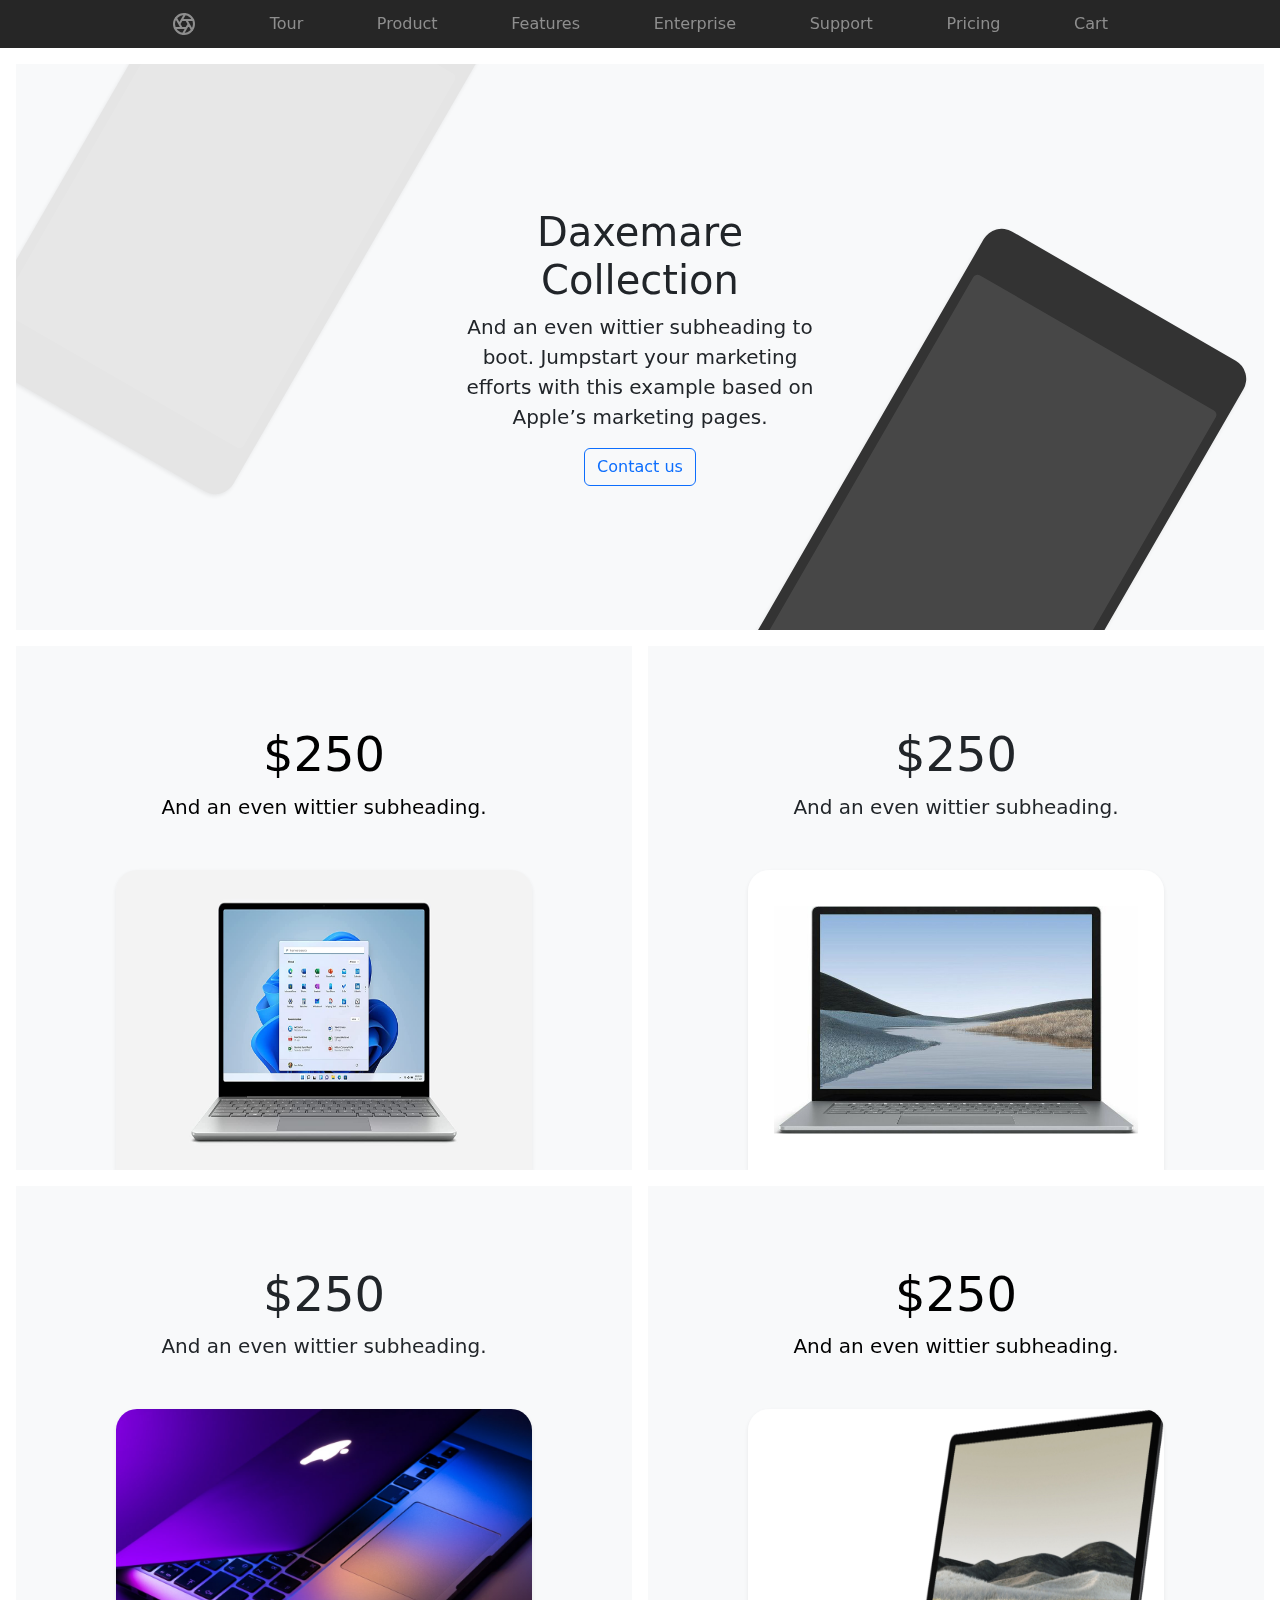
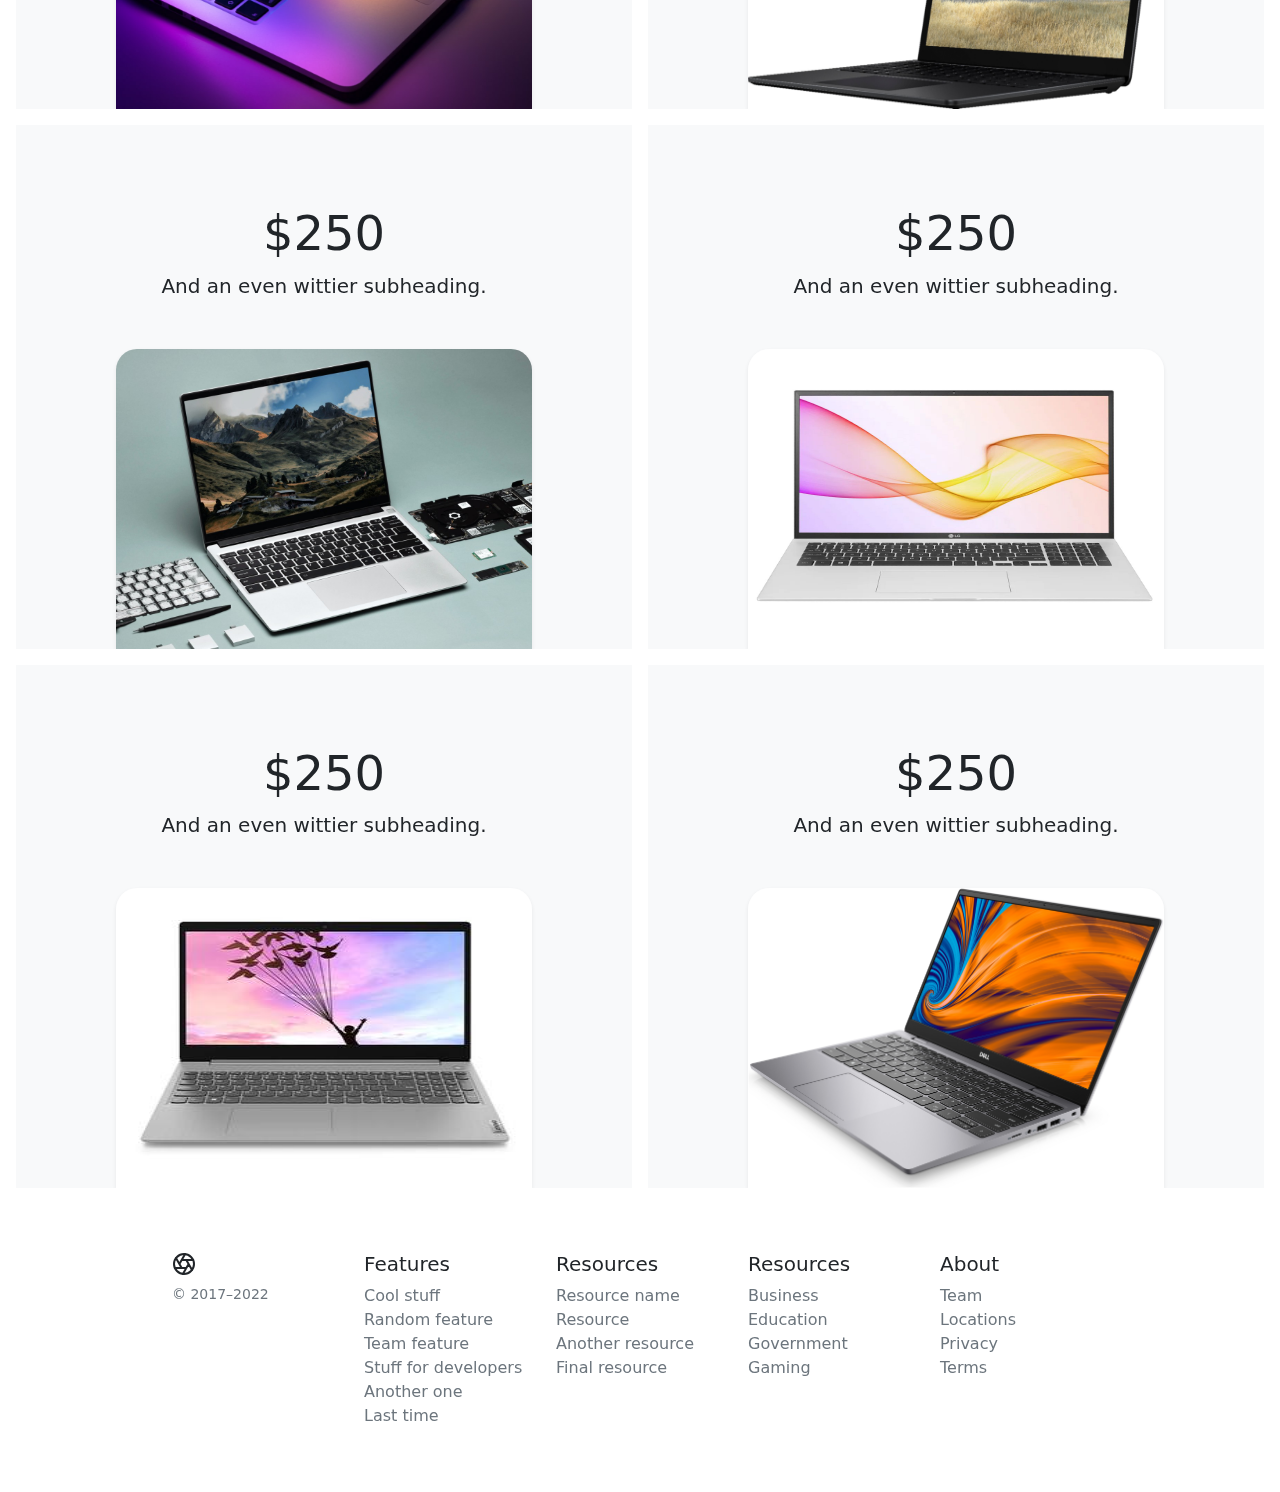
==== index.html @ 67088f28 "first commit" ====
<!DOCTYPE html>
<html lang="en">
  <head>
    <meta charset="utf-8">
    <meta name="viewport" content="width=device-width, initial-scale=1">
    <meta name="description" content="Ecommerce website">
    <meta name="author" content="Daxemare">
    <meta name="generator" content="Hugo 0.101.0">
    <title>Product · List</title>

    <!-- <link rel="canonical" href="https://getbootstrap.com/docs/5.2/examples/product/"> -->


<link href="static/css/bootstrap.min.css" rel="stylesheet">

    <style>
      .bd-placeholder-img {
        font-size: 1.125rem;
        text-anchor: middle;
        -webkit-user-select: none;
        -moz-user-select: none;
        user-select: none;
      }

      @media (min-width: 768px) {
        .bd-placeholder-img-lg {
          font-size: 3.5rem;
        }
      }

    </style>

    
    <!-- Custom styles for this template -->
    <link href="product.css" rel="stylesheet">
  </head>
  <body>
    
<header class="site-header sticky-top py-1">
  <nav class="container d-flex flex-column flex-md-row justify-content-between">
    <a class="py-2" href="index.html" aria-label="Product">
      <svg xmlns="http://www.w3.org/2000/svg" width="24" height="24" fill="none" stroke="currentColor" stroke-linecap="round" stroke-linejoin="round" stroke-width="2" class="d-block mx-auto" role="img" viewBox="0 0 24 24"><title>Product</title><circle cx="12" cy="12" r="10"/><path d="M14.31 8l5.74 9.94M9.69 8h11.48M7.38 12l5.74-9.94M9.69 16L3.95 6.06M14.31 16H2.83m13.79-4l-5.74 9.94"/></svg>
    </a>
    <a class="py-2 d-none d-md-inline-block" href="index.html">Tour</a>
    <a class="py-2 d-none d-md-inline-block" href="index.html">Product</a>
    <a class="py-2 d-none d-md-inline-block" href="index.html">Features</a>
    <a class="py-2 d-none d-md-inline-block" href="index.html">Enterprise</a>
    <a class="py-2 d-none d-md-inline-block" href="index.html">Support</a>
    <a class="py-2 d-none d-md-inline-block" href="index.html">Pricing</a>
    <a class="py-2 d-none d-md-inline-block" href="index.html">Cart</a>
  </nav>
</header>

<main>
  <div class="position-relative overflow-hidden p-3 p-md-5 m-md-3 text-center bg-light">
    <div class="col-md-5 p-lg-5 mx-auto my-5">
      <h1 class="display-6 fw-normal">Daxemare Collection</h1>
      <p class="lead fw-normal">And an even wittier subheading to boot. Jumpstart your marketing efforts with this example based on Apple’s marketing pages.</p>
      <a class="btn btn-outline-primary" href="index.html">Contact us</a>
    </div>
    <div class="product-device shadow-sm d-none d-md-block"></div>
    <div class="product-device product-device-2 shadow-sm d-none d-md-block"></div>
  </div>

  <div class="d-md-flex flex-md-equal w-100 my-md-3 ps-md-3">
    <div class="text-bg-light me-md-3 pt-3 px-3 pt-md-5 px-md-5 text-center overflow-hidden">
      <div class="my-3 py-3">
        <h2 class="display-5">$250</h2>
        <p class="lead">And an even wittier subheading.</p>
      </div>
      <div class="bg-light shadow-sm mx-auto imgframe">
        <a href="detail.html">
          <img src="static/s1.jpg" class="cardimg">
        </a>
      </div>
    </div>

    <div class="bg-light me-md-3 pt-3 px-3 pt-md-5 px-md-5 text-center overflow-hidden">
      <div class="my-3 p-3">
        <h2 class="display-5">$250</h2>
        <p class="lead">And an even wittier subheading.</p>
      </div>
      <div class="bg-light shadow-sm mx-auto imgframe">
        <a href="detail.html">
          <img src="static/s2.jpg" class="cardimg">
        </a>
      </div>
    </div>
  </div>

  <div class="d-md-flex flex-md-equal w-100 my-md-3 ps-md-3">
    <div class="bg-light me-md-3 pt-3 px-3 pt-md-5 px-md-5 text-center overflow-hidden">
      <div class="my-3 p-3">
        <h2 class="display-5">$250</h2>
        <p class="lead">And an even wittier subheading.</p>
      </div>
      <div class="bg-light shadow-sm mx-auto imgframe">
        <a href="detail.html">
          <img src="static/s3.jpg" class="cardimg">
        </a>
      </div>
    </div>

    <div class="text-bg-light me-md-3 pt-3 px-3 pt-md-5 px-md-5 text-center overflow-hidden">
      <div class="my-3 py-3">
        <h2 class="display-5">$250</h2>
        <p class="lead">And an even wittier subheading.</p>
      </div>
      <div class="bg-light shadow-sm mx-auto imgframe">
        <a href="detail.html">
          <img src="static/s4.jpg" class="cardimg">
        </a>
      </div>
    </div>
  </div>

  <div class="d-md-flex flex-md-equal w-100 my-md-3 ps-md-3">
    <div class="bg-light me-md-3 pt-3 px-3 pt-md-5 px-md-5 text-center overflow-hidden">
      <div class="my-3 p-3">
        <h2 class="display-5">$250</h2>
        <p class="lead">And an even wittier subheading.</p>
      </div>
      <div class="bg-light shadow-sm mx-auto imgframe">
        <a href="detail.html">
          <img src="static/s5.jpg" class="cardimg">
        </a>
      </div>
    </div>

    <div class="bg-light me-md-3 pt-3 px-3 pt-md-5 px-md-5 text-center overflow-hidden">
      <div class="my-3 py-3">
        <h2 class="display-5">$250</h2>
        <p class="lead">And an even wittier subheading.</p>
      </div>
      <div class="bg-light shadow-sm mx-auto imgframe">
        <a href="detail.html">
          <img src="static/s6.jpg" class="cardimg">
        </a>
      </div>
    </div>
  </div>

  <div class="d-md-flex flex-md-equal w-100 my-md-3 ps-md-3">
    <div class="bg-light me-md-3 pt-3 px-3 pt-md-5 px-md-5 text-center overflow-hidden">
      <div class="my-3 p-3">
        <h2 class="display-5">$250</h2>
        <p class="lead">And an even wittier subheading.</p>
      </div>
      <div class="bg-light shadow-sm mx-auto imgframe">
        <a href="detail.html">
          <img src="static/s7.jpg" class="cardimg">
        </a>
      </div>
    </div>

    <div class="bg-light me-md-3 pt-3 px-3 pt-md-5 px-md-5 text-center overflow-hidden">
      <div class="my-3 py-3">
        <h2 class="display-5">$250</h2>
        <p class="lead">And an even wittier subheading.</p>
      </div>
      <div class="bg-light shadow-sm mx-auto imgframe">
        <a href="detail.html">
          <img src="static/s8.jpg" class="cardimg">
        </a>
      </div>
    </div>
  </div>
</main>

<footer class="container py-5">
  <div class="row">
    <div class="col-12 col-md">
      <svg xmlns="http://www.w3.org/2000/svg" width="24" height="24" fill="none" stroke="currentColor" stroke-linecap="round" stroke-linejoin="round" stroke-width="2" class="d-block mb-2" role="img" viewBox="0 0 24 24"><title>Product</title><circle cx="12" cy="12" r="10"/><path d="M14.31 8l5.74 9.94M9.69 8h11.48M7.38 12l5.74-9.94M9.69 16L3.95 6.06M14.31 16H2.83m13.79-4l-5.74 9.94"/></svg>
      <small class="d-block mb-3 text-muted">&copy; 2017–2022</small>
    </div>
    <div class="col-6 col-md">
      <h5>Features</h5>
      <ul class="list-unstyled text-small">
        <li><a class="link-secondary" href="#">Cool stuff</a></li>
        <li><a class="link-secondary" href="#">Random feature</a></li>
        <li><a class="link-secondary" href="#">Team feature</a></li>
        <li><a class="link-secondary" href="#">Stuff for developers</a></li>
        <li><a class="link-secondary" href="#">Another one</a></li>
        <li><a class="link-secondary" href="#">Last time</a></li>
      </ul>
    </div>
    <div class="col-6 col-md">
      <h5>Resources</h5>
      <ul class="list-unstyled text-small">
        <li><a class="link-secondary" href="#">Resource name</a></li>
        <li><a class="link-secondary" href="#">Resource</a></li>
        <li><a class="link-secondary" href="#">Another resource</a></li>
        <li><a class="link-secondary" href="#">Final resource</a></li>
      </ul>
    </div>
    <div class="col-6 col-md">
      <h5>Resources</h5>
      <ul class="list-unstyled text-small">
        <li><a class="link-secondary" href="#">Business</a></li>
        <li><a class="link-secondary" href="#">Education</a></li>
        <li><a class="link-secondary" href="#">Government</a></li>
        <li><a class="link-secondary" href="#">Gaming</a></li>
      </ul>
    </div>
    <div class="col-6 col-md">
      <h5>About</h5>
      <ul class="list-unstyled text-small">
        <li><a class="link-secondary" href="#">Team</a></li>
        <li><a class="link-secondary" href="#">Locations</a></li>
        <li><a class="link-secondary" href="#">Privacy</a></li>
        <li><a class="link-secondary" href="#">Terms</a></li>
      </ul>
    </div>
  </div>
</footer>


    <script src="static/js/bootstrap.bundle.min.js"></script>

      
  </body>
</html>
---- product.css ----
a {text-decoration: none;}

.container {
  max-width: 960px;
}

/*
 * Custom translucent site header
 */

.site-header {
  background-color: rgba(0, 0, 0, .85);
  -webkit-backdrop-filter: saturate(180%) blur(20px);
  backdrop-filter: saturate(180%) blur(20px);
}
.site-header a {
  color: #8e8e8e;
  transition: color .15s ease-in-out;
}
.site-header a:hover {
  color: #fff;
  text-decoration: none;
}

/*
 * Dummy devices (replace them with your own or something else entirely!)
 */

.product-device {
  position: absolute;
  right: 10%;
  bottom: -30%;
  width: 300px;
  height: 540px;
  background-color: #333;
  border-radius: 21px;
  transform: rotate(30deg);
}

.product-device::before {
  position: absolute;
  top: 10%;
  right: 10px;
  bottom: 10%;
  left: 10px;
  content: "";
  background-color: rgba(255, 255, 255, .1);
  border-radius: 5px;
}

.product-device-2 {
  top: -25%;
  right: auto;
  bottom: 0;
  left: 5%;
  background-color: #e5e5e5;
}


/*
 * Extra utilities
 */

.flex-equal > * {
  flex: 1;
}
@media (min-width: 768px) {
  .flex-md-equal > * {
    flex: 1;
  }
}


/*Others*/

.b-example-divider {
  height: 3rem;
  background-color: rgba(0, 0, 0, .1);
  border: solid rgba(0, 0, 0, .15);
  border-width: 1px 0;
  box-shadow: inset 0 .5em 1.5em rgba(0, 0, 0, .1), inset 0 .125em .5em rgba(0, 0, 0, .15);
}

.b-example-vr {
  flex-shrink: 0;
  width: 1.5rem;
  height: 100vh;
}

.bi {
  vertical-align: -.125em;
  fill: currentColor;
}

.nav-scroller {
  position: relative;
  z-index: 2;
  height: 2.75rem;
  overflow-y: hidden;
}

.nav-scroller .nav {
  display: flex;
  flex-wrap: nowrap;
  padding-bottom: 1rem;
  margin-top: -1px;
  overflow-x: auto;
  text-align: center;
  white-space: nowrap;
  -webkit-overflow-scrolling: touch;
}

.cardimg {
  width: 100%; 
  height: 300px; 
  border-radius: 21px 21px 0 0;
}

.imgframe {
  width: 80%; 
  height: 300px; 
  border-radius: 21px 21px 0 0;
}
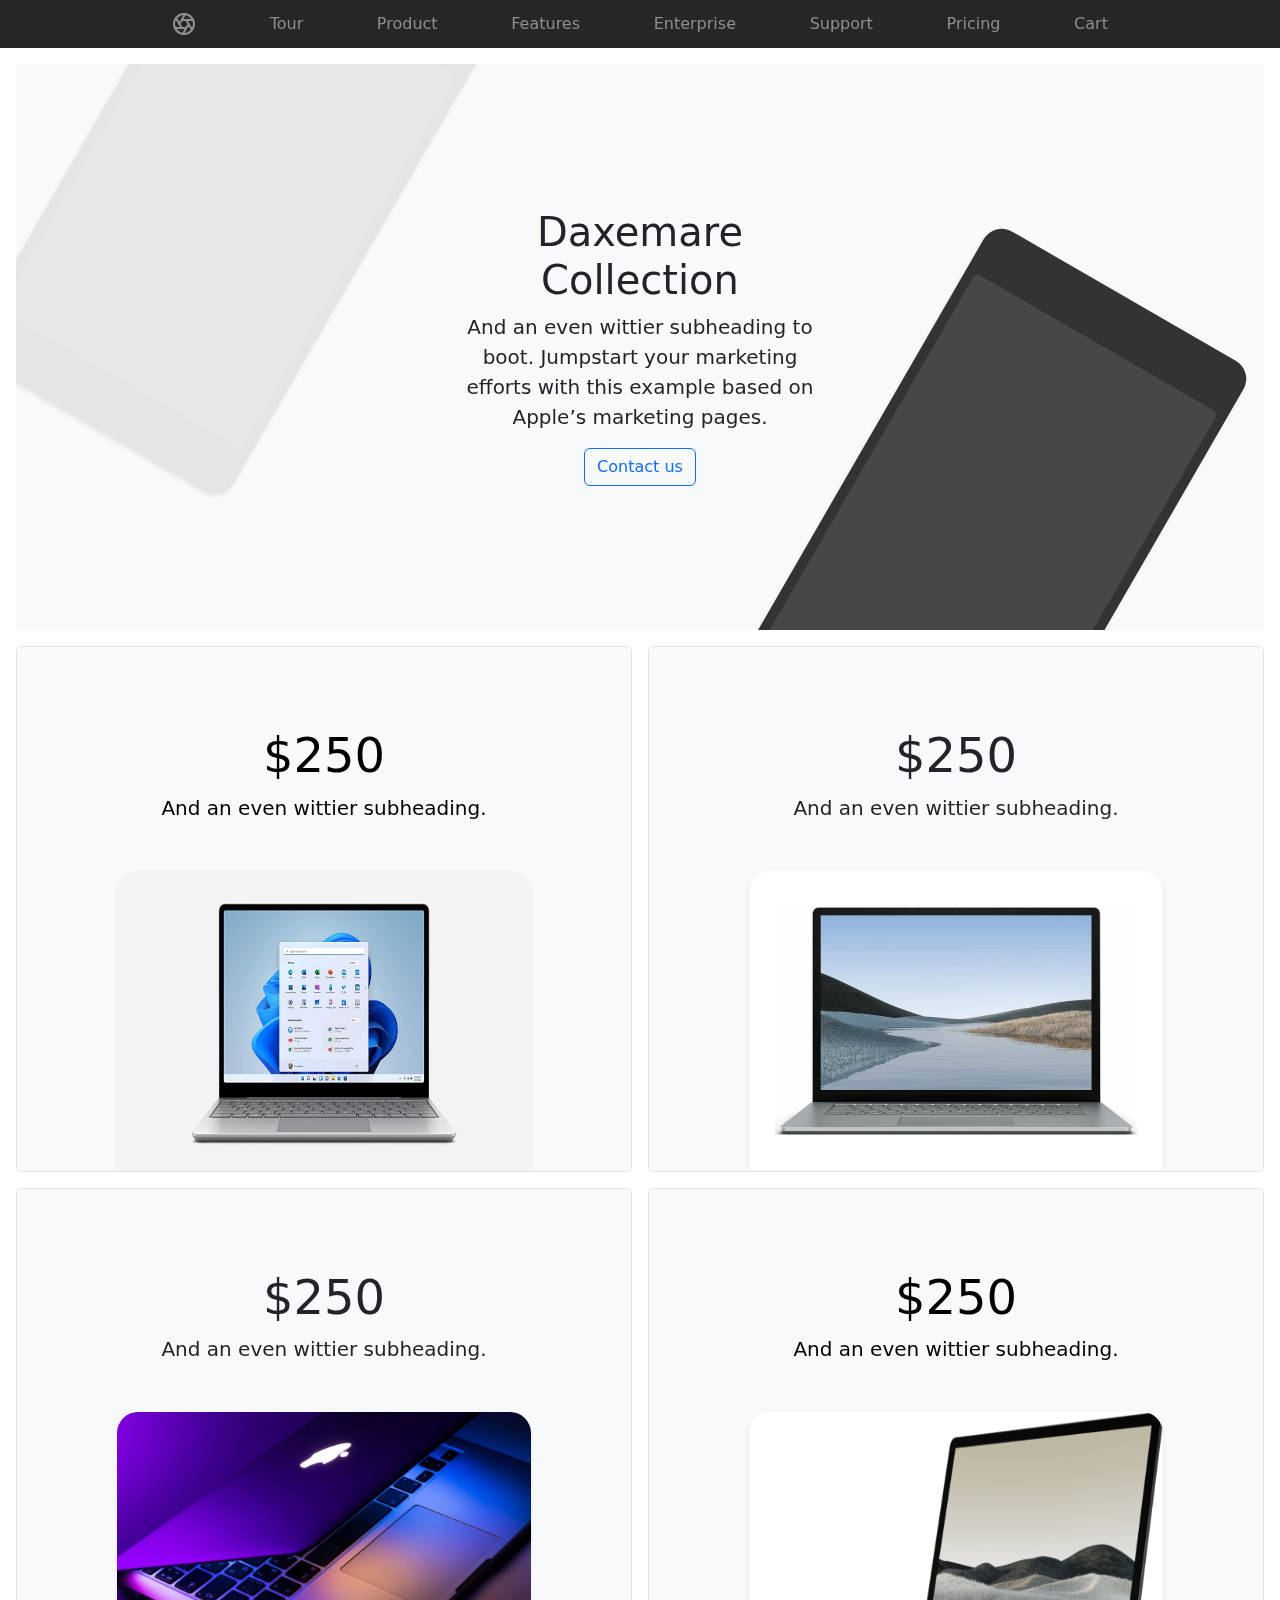
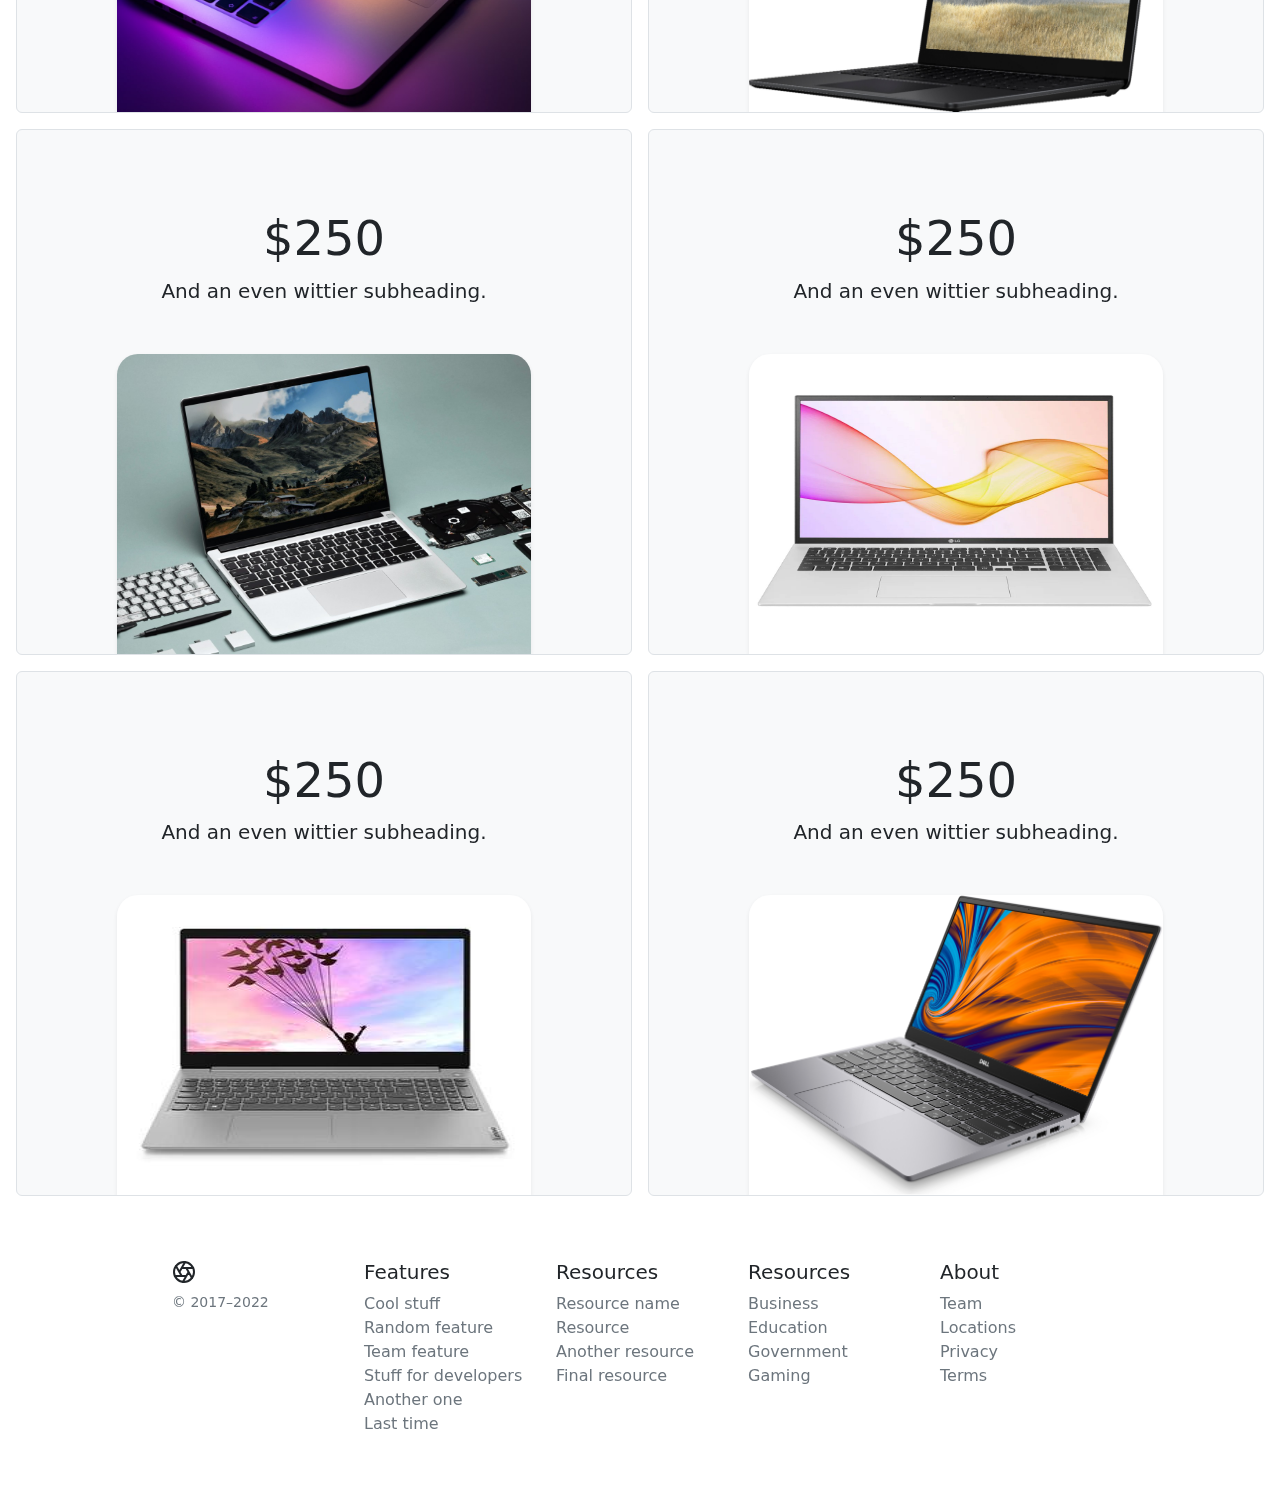
==== commit 4e2c47a6: "new edit" ====
--- a/index.html
+++ b/index.html
@@ -63,7 +63,7 @@
   </div>
 
   <div class="d-md-flex flex-md-equal w-100 my-md-3 ps-md-3">
-    <div class="text-bg-light me-md-3 pt-3 px-3 pt-md-5 px-md-5 text-center overflow-hidden">
+    <div class="text-bg-light me-md-3 pt-3 px-3 pt-md-5 px-md-5 text-center overflow-hidden border rounded">
       <div class="my-3 py-3">
         <h2 class="display-5">$250</h2>
         <p class="lead">And an even wittier subheading.</p>
@@ -75,7 +75,7 @@
       </div>
     </div>
 
-    <div class="bg-light me-md-3 pt-3 px-3 pt-md-5 px-md-5 text-center overflow-hidden">
+    <div class="bg-light me-md-3 pt-3 px-3 pt-md-5 px-md-5 text-center overflow-hidden border rounded">
       <div class="my-3 p-3">
         <h2 class="display-5">$250</h2>
         <p class="lead">And an even wittier subheading.</p>
@@ -89,7 +89,7 @@
   </div>
 
   <div class="d-md-flex flex-md-equal w-100 my-md-3 ps-md-3">
-    <div class="bg-light me-md-3 pt-3 px-3 pt-md-5 px-md-5 text-center overflow-hidden">
+    <div class="bg-light me-md-3 pt-3 px-3 pt-md-5 px-md-5 text-center overflow-hidden border rounded">
       <div class="my-3 p-3">
         <h2 class="display-5">$250</h2>
         <p class="lead">And an even wittier subheading.</p>
@@ -101,7 +101,7 @@
       </div>
     </div>
 
-    <div class="text-bg-light me-md-3 pt-3 px-3 pt-md-5 px-md-5 text-center overflow-hidden">
+    <div class="text-bg-light me-md-3 pt-3 px-3 pt-md-5 px-md-5 text-center overflow-hidden border rounded">
       <div class="my-3 py-3">
         <h2 class="display-5">$250</h2>
         <p class="lead">And an even wittier subheading.</p>
@@ -115,7 +115,7 @@
   </div>
 
   <div class="d-md-flex flex-md-equal w-100 my-md-3 ps-md-3">
-    <div class="bg-light me-md-3 pt-3 px-3 pt-md-5 px-md-5 text-center overflow-hidden">
+    <div class="bg-light me-md-3 pt-3 px-3 pt-md-5 px-md-5 text-center overflow-hidden border rounded">
       <div class="my-3 p-3">
         <h2 class="display-5">$250</h2>
         <p class="lead">And an even wittier subheading.</p>
@@ -127,7 +127,7 @@
       </div>
     </div>
 
-    <div class="bg-light me-md-3 pt-3 px-3 pt-md-5 px-md-5 text-center overflow-hidden">
+    <div class="bg-light me-md-3 pt-3 px-3 pt-md-5 px-md-5 text-center overflow-hidden border rounded">
       <div class="my-3 py-3">
         <h2 class="display-5">$250</h2>
         <p class="lead">And an even wittier subheading.</p>
@@ -141,7 +141,7 @@
   </div>
 
   <div class="d-md-flex flex-md-equal w-100 my-md-3 ps-md-3">
-    <div class="bg-light me-md-3 pt-3 px-3 pt-md-5 px-md-5 text-center overflow-hidden">
+    <div class="bg-light me-md-3 pt-3 px-3 pt-md-5 px-md-5 text-center overflow-hidden border rounded">
       <div class="my-3 p-3">
         <h2 class="display-5">$250</h2>
         <p class="lead">And an even wittier subheading.</p>
@@ -153,7 +153,7 @@
       </div>
     </div>
 
-    <div class="bg-light me-md-3 pt-3 px-3 pt-md-5 px-md-5 text-center overflow-hidden">
+    <div class="bg-light me-md-3 pt-3 px-3 pt-md-5 px-md-5 text-center overflow-hidden border rounded">
       <div class="my-3 py-3">
         <h2 class="display-5">$250</h2>
         <p class="lead">And an even wittier subheading.</p>
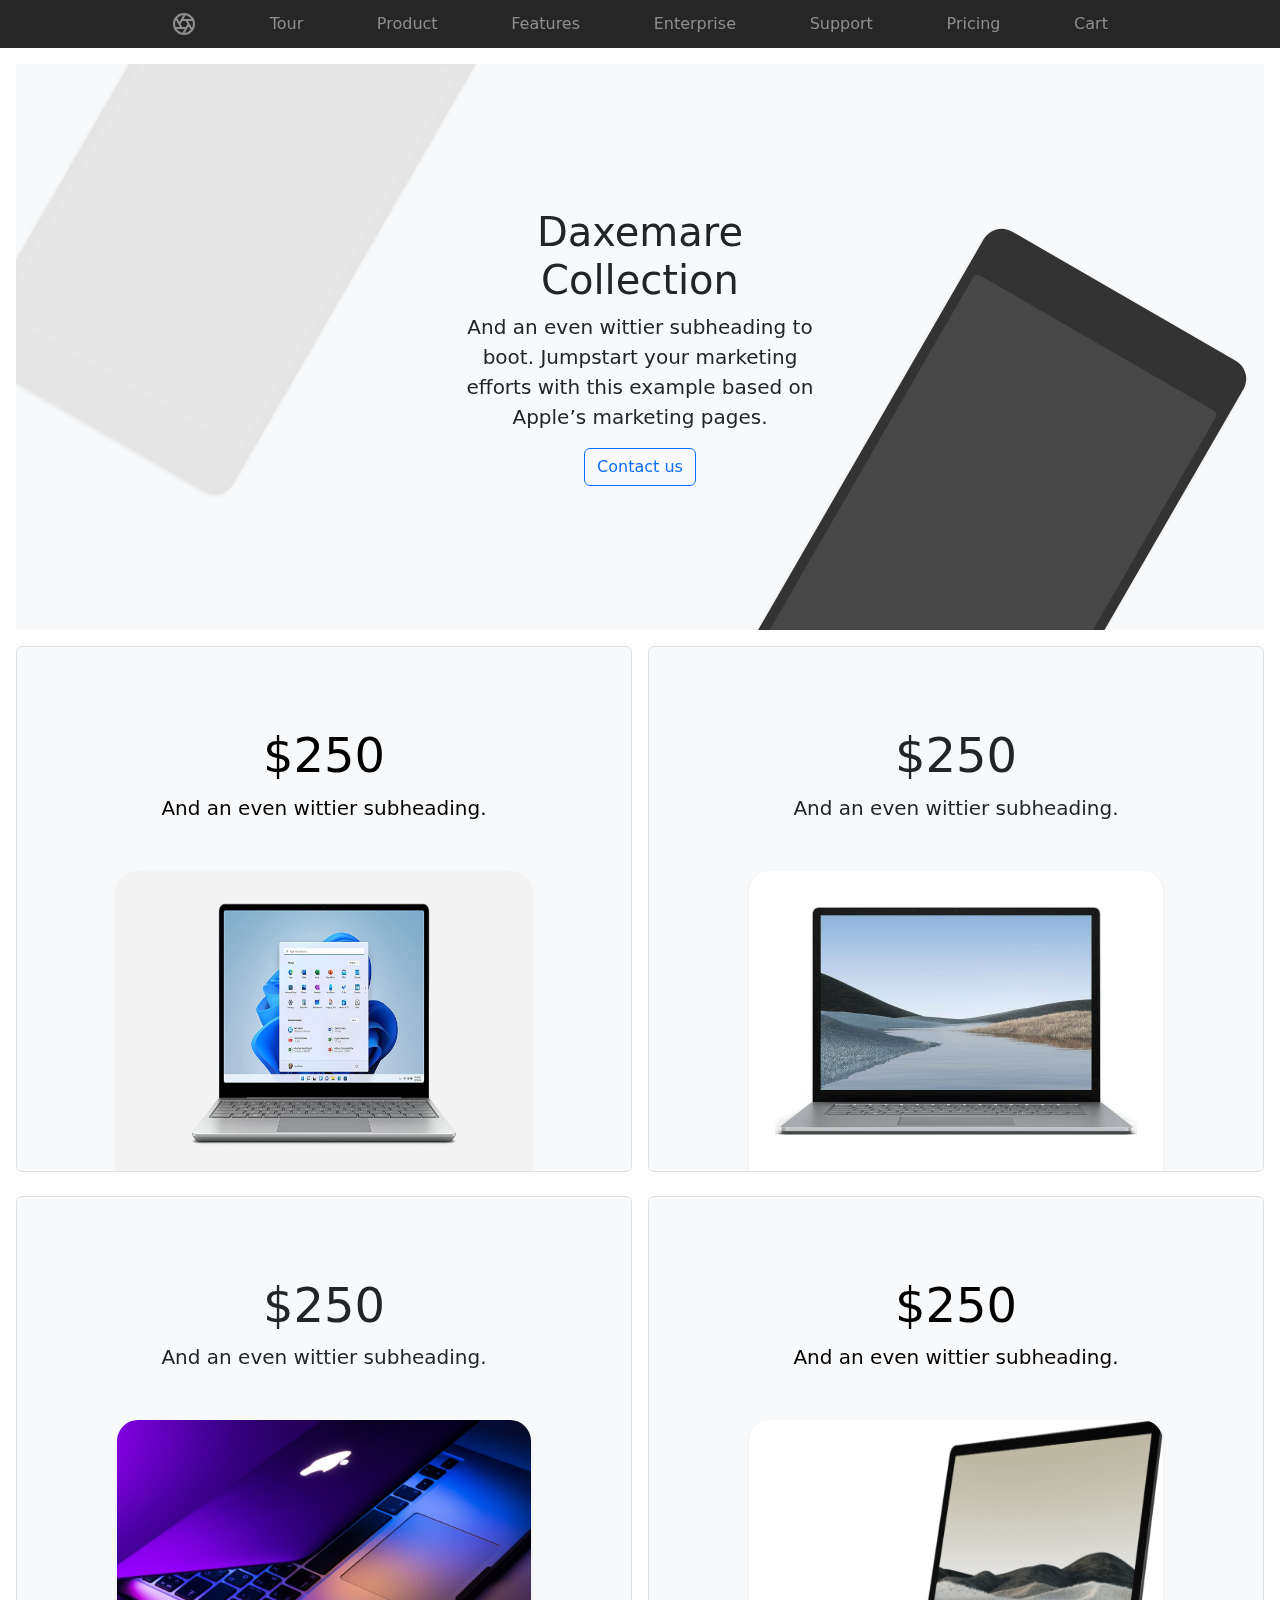
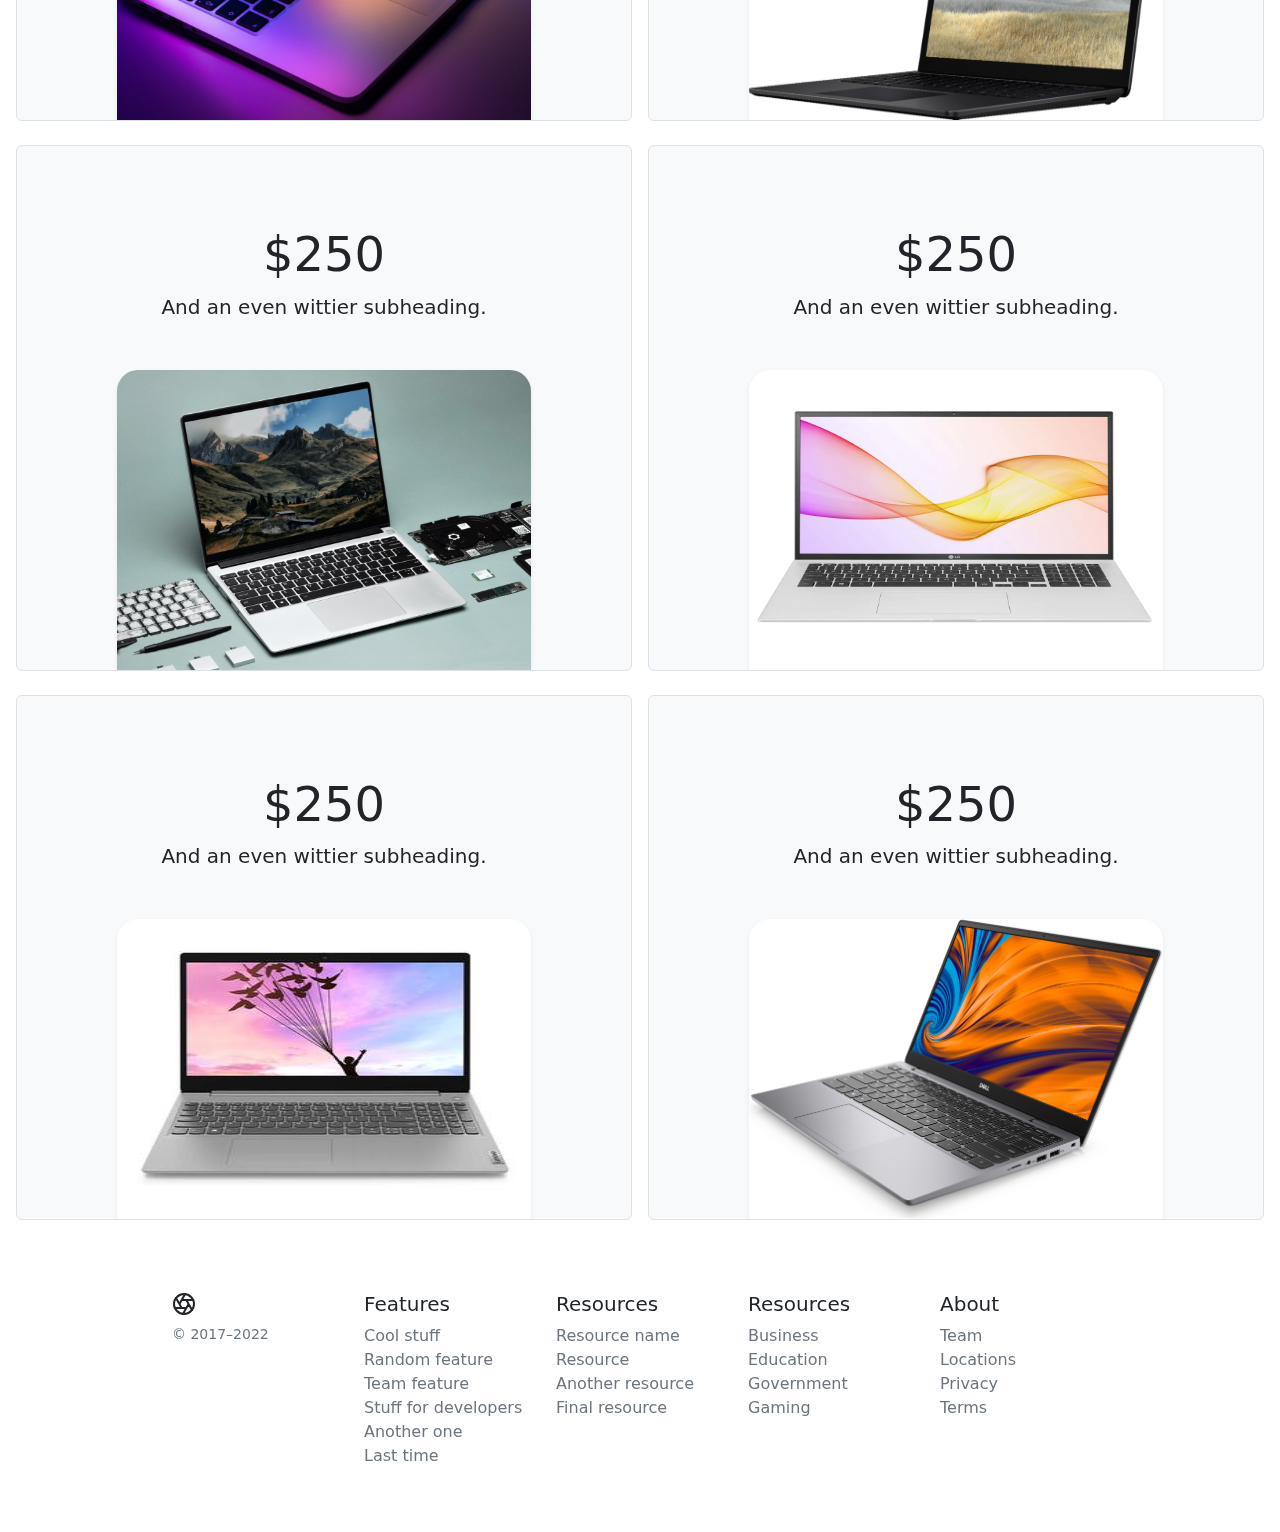
==== commit 870057ab: "new edit" ====
--- a/index.html
+++ b/index.html
@@ -63,7 +63,7 @@
   </div>
 
   <div class="d-md-flex flex-md-equal w-100 my-md-3 ps-md-3">
-    <div class="text-bg-light me-md-3 pt-3 px-3 pt-md-5 px-md-5 text-center overflow-hidden border rounded">
+    <div class="text-bg-light me-md-3 pt-3 px-3 pt-md-5 px-md-5 text-center overflow-hidden border rounded mb-2">
       <div class="my-3 py-3">
         <h2 class="display-5">$250</h2>
         <p class="lead">And an even wittier subheading.</p>
@@ -75,7 +75,7 @@
       </div>
     </div>
 
-    <div class="bg-light me-md-3 pt-3 px-3 pt-md-5 px-md-5 text-center overflow-hidden border rounded">
+    <div class="bg-light me-md-3 pt-3 px-3 pt-md-5 px-md-5 text-center overflow-hidden border rounded mb-2">
       <div class="my-3 p-3">
         <h2 class="display-5">$250</h2>
         <p class="lead">And an even wittier subheading.</p>
@@ -89,7 +89,7 @@
   </div>
 
   <div class="d-md-flex flex-md-equal w-100 my-md-3 ps-md-3">
-    <div class="bg-light me-md-3 pt-3 px-3 pt-md-5 px-md-5 text-center overflow-hidden border rounded">
+    <div class="bg-light me-md-3 pt-3 px-3 pt-md-5 px-md-5 text-center overflow-hidden border rounded mb-2">
       <div class="my-3 p-3">
         <h2 class="display-5">$250</h2>
         <p class="lead">And an even wittier subheading.</p>
@@ -101,7 +101,7 @@
       </div>
     </div>
 
-    <div class="text-bg-light me-md-3 pt-3 px-3 pt-md-5 px-md-5 text-center overflow-hidden border rounded">
+    <div class="text-bg-light me-md-3 pt-3 px-3 pt-md-5 px-md-5 text-center overflow-hidden border rounded mb-2">
       <div class="my-3 py-3">
         <h2 class="display-5">$250</h2>
         <p class="lead">And an even wittier subheading.</p>
@@ -115,7 +115,7 @@
   </div>
 
   <div class="d-md-flex flex-md-equal w-100 my-md-3 ps-md-3">
-    <div class="bg-light me-md-3 pt-3 px-3 pt-md-5 px-md-5 text-center overflow-hidden border rounded">
+    <div class="bg-light me-md-3 pt-3 px-3 pt-md-5 px-md-5 text-center overflow-hidden border rounded mb-2">
       <div class="my-3 p-3">
         <h2 class="display-5">$250</h2>
         <p class="lead">And an even wittier subheading.</p>
@@ -127,7 +127,7 @@
       </div>
     </div>
 
-    <div class="bg-light me-md-3 pt-3 px-3 pt-md-5 px-md-5 text-center overflow-hidden border rounded">
+    <div class="bg-light me-md-3 pt-3 px-3 pt-md-5 px-md-5 text-center overflow-hidden border rounded mb-2">
       <div class="my-3 py-3">
         <h2 class="display-5">$250</h2>
         <p class="lead">And an even wittier subheading.</p>
@@ -141,7 +141,7 @@
   </div>
 
   <div class="d-md-flex flex-md-equal w-100 my-md-3 ps-md-3">
-    <div class="bg-light me-md-3 pt-3 px-3 pt-md-5 px-md-5 text-center overflow-hidden border rounded">
+    <div class="bg-light me-md-3 pt-3 px-3 pt-md-5 px-md-5 text-center overflow-hidden border rounded mb-2">
       <div class="my-3 p-3">
         <h2 class="display-5">$250</h2>
         <p class="lead">And an even wittier subheading.</p>
@@ -153,7 +153,7 @@
       </div>
     </div>
 
-    <div class="bg-light me-md-3 pt-3 px-3 pt-md-5 px-md-5 text-center overflow-hidden border rounded">
+    <div class="bg-light me-md-3 pt-3 px-3 pt-md-5 px-md-5 text-center overflow-hidden border rounded mb-2">
       <div class="my-3 py-3">
         <h2 class="display-5">$250</h2>
         <p class="lead">And an even wittier subheading.</p>
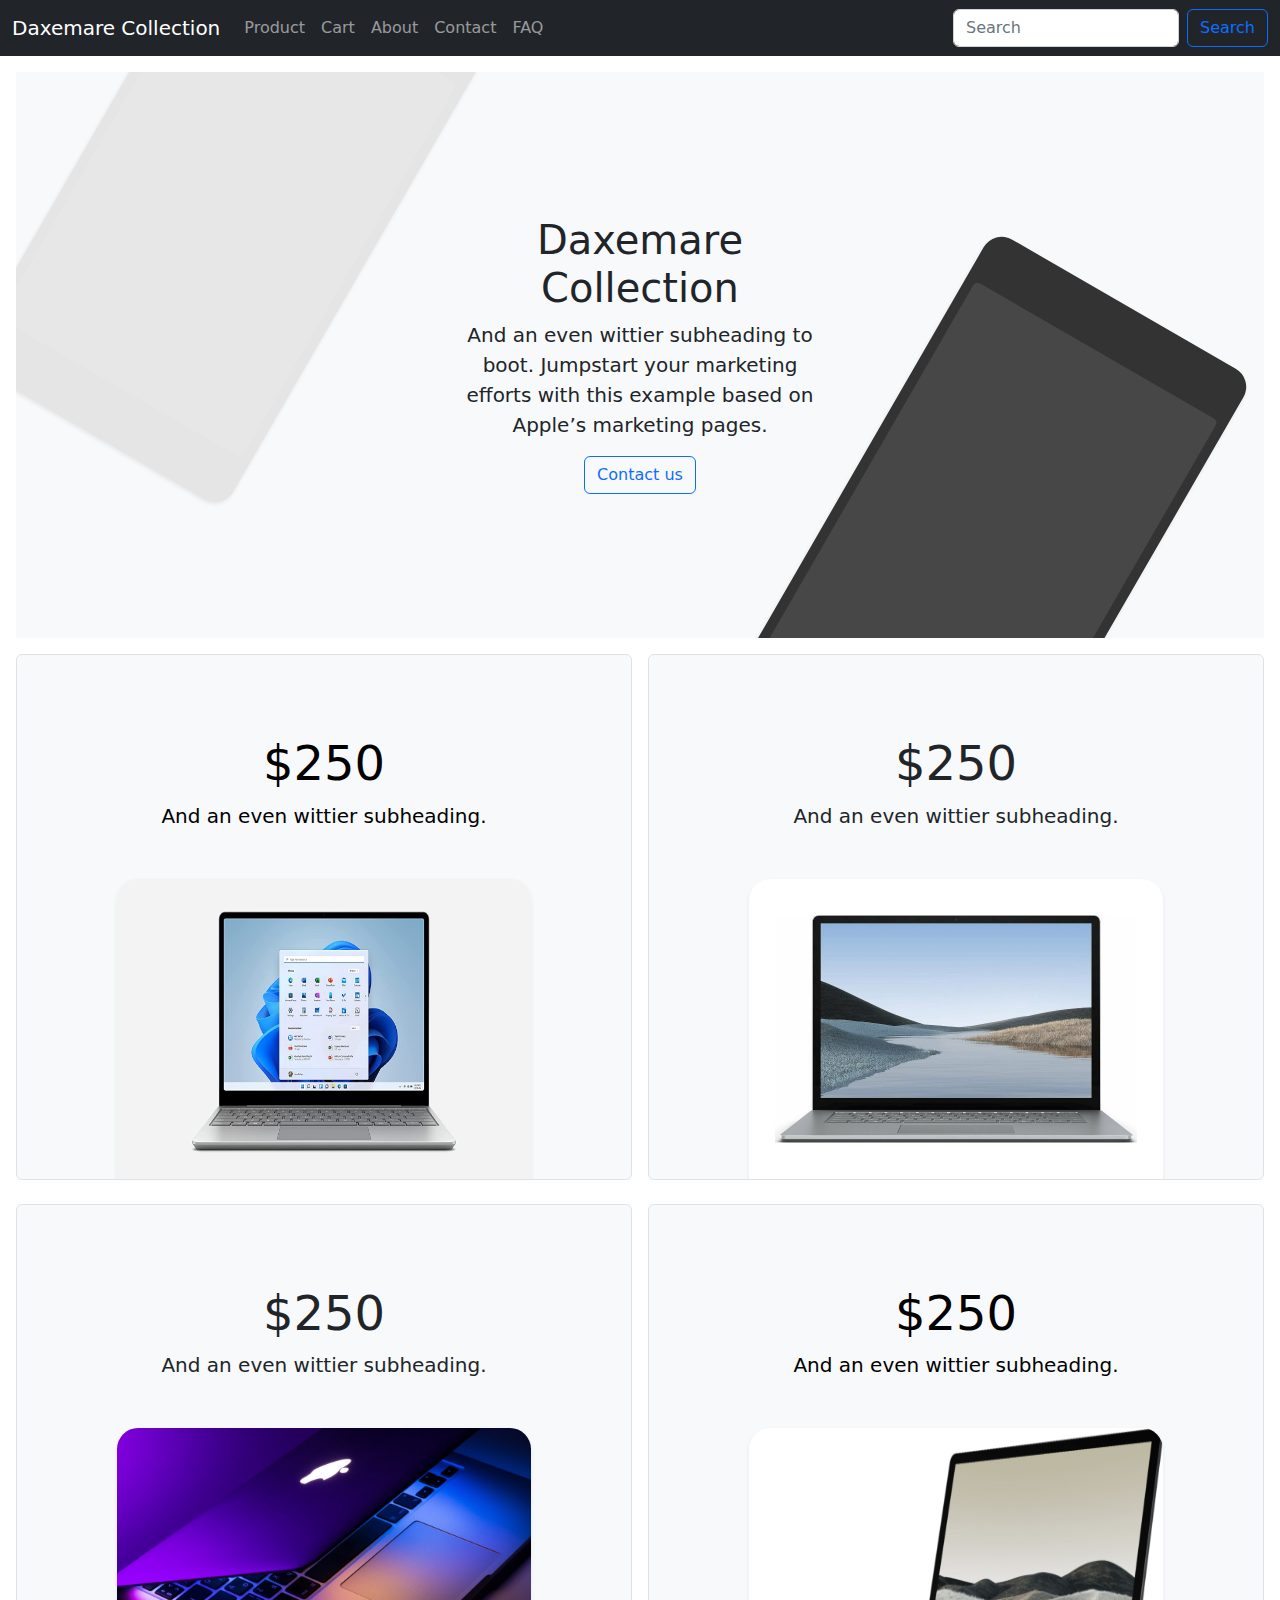
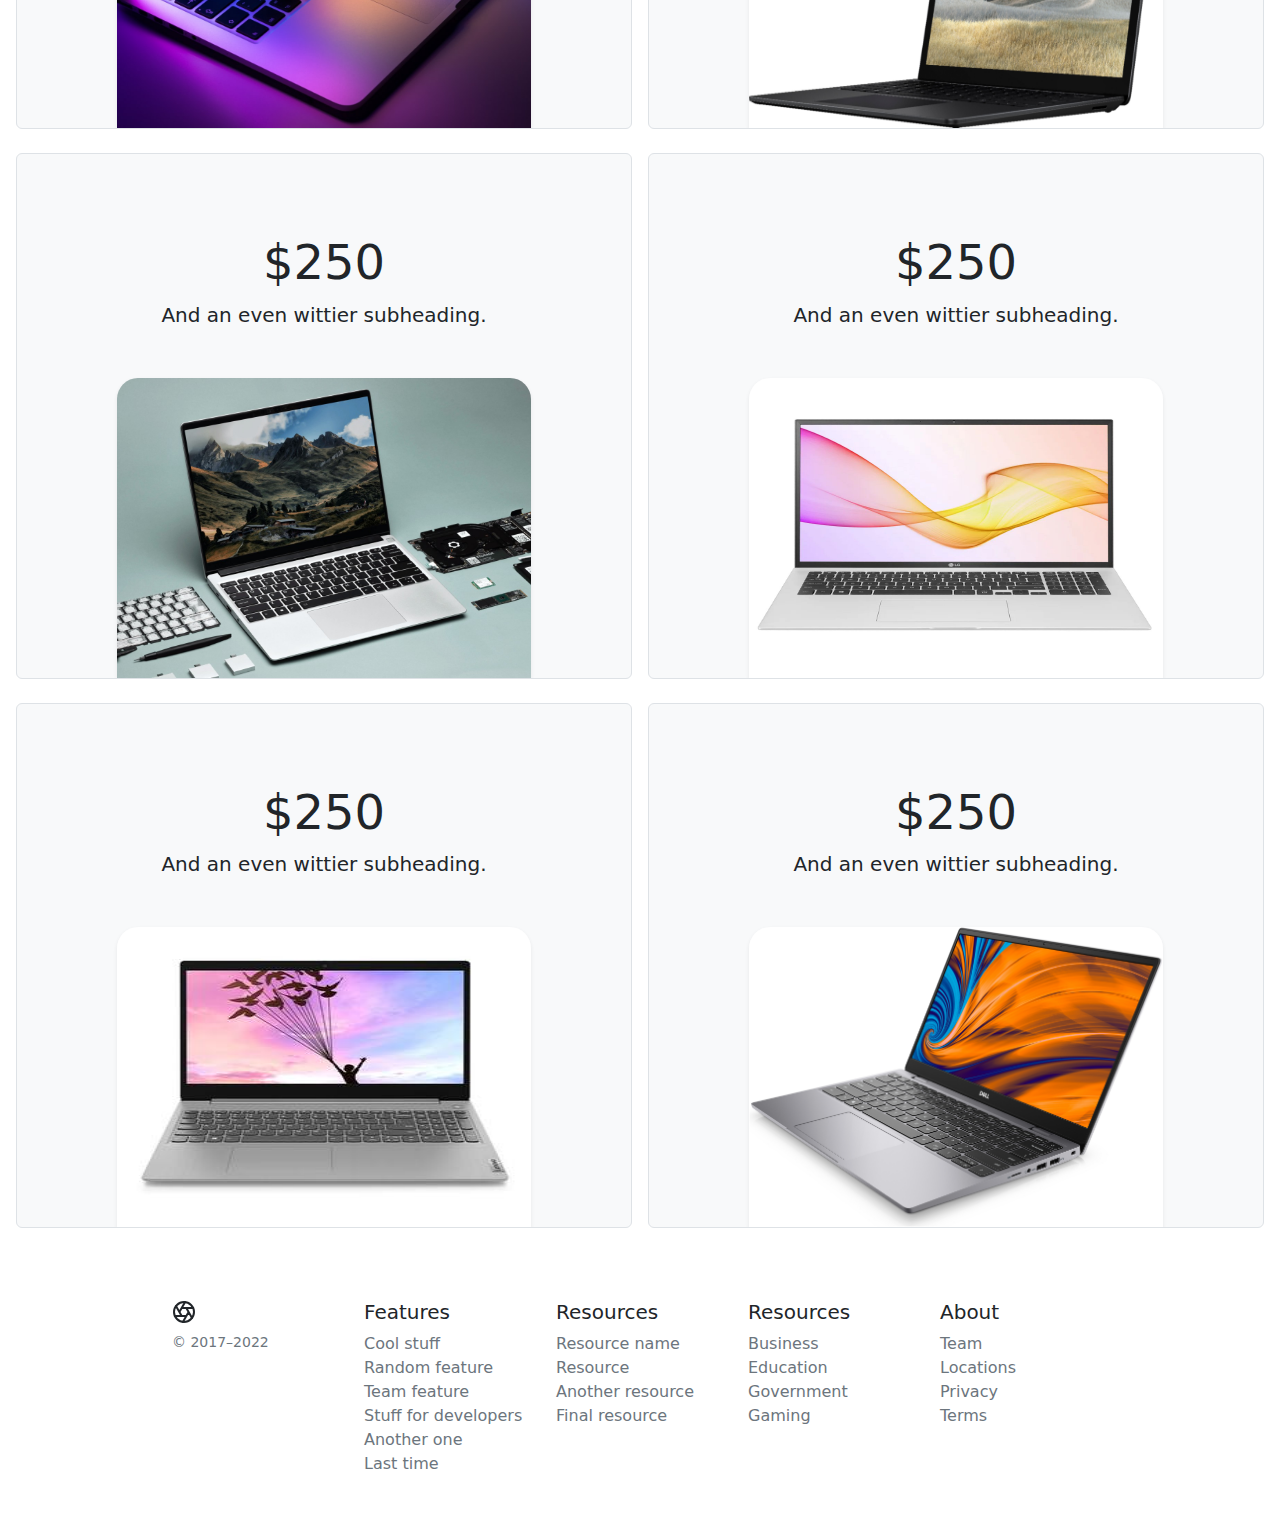
==== commit d94c900d: "first commit" ====
--- a/index.html
+++ b/index.html
@@ -36,7 +36,7 @@
   </head>
   <body>
     
-<header class="site-header sticky-top py-1">
+<!-- <header class="site-header sticky-top py-1">
   <nav class="container d-flex flex-column flex-md-row justify-content-between">
     <a class="py-2" href="index.html" aria-label="Product">
       <svg xmlns="http://www.w3.org/2000/svg" width="24" height="24" fill="none" stroke="currentColor" stroke-linecap="round" stroke-linejoin="round" stroke-width="2" class="d-block mx-auto" role="img" viewBox="0 0 24 24"><title>Product</title><circle cx="12" cy="12" r="10"/><path d="M14.31 8l5.74 9.94M9.69 8h11.48M7.38 12l5.74-9.94M9.69 16L3.95 6.06M14.31 16H2.83m13.79-4l-5.74 9.94"/></svg>
@@ -49,7 +49,36 @@
     <a class="py-2 d-none d-md-inline-block" href="index.html">Pricing</a>
     <a class="py-2 d-none d-md-inline-block" href="index.html">Cart</a>
   </nav>
+</header> -->
+
+
+<header class="sticky-top">
+  <!-- Fixed navbar -->
+  <nav class="navbar navbar-expand-md navbar-dark bg-dark">
+    <div class="container-fluid">
+      <a class="navbar-brand" href="index.html">Daxemare Collection</a>
+
+      <button class="navbar-toggler" type="button" data-bs-toggle="collapse" data-bs-target="#navbarCollapse" aria-controls="navbarCollapse" aria-expanded="false" aria-label="Toggle navigation">
+        <span class="navbar-toggler-icon"></span>
+      </button>
+
+      <div class="collapse navbar-collapse" id="navbarCollapse">
+        <ul class="navbar-nav me-auto mb-2 mb-md-0 justify-content-between">
+          <li class="nav-item"><a class="nav-link" href="index.html">Product</a></li>
+          <li class="nav-item"><a class="nav-link" href="index.html">Cart</a></li>
+          <li class="nav-item"><a class="nav-link" href="index.html">About</a></li>
+          <li class="nav-item"><a class="nav-link" href="index.html">Contact</a></li>
+          <li class="nav-item"><a class="nav-link" href="index.html">FAQ</a></li>
+        </ul>
+        <form class="d-flex" role="search">
+          <input class="form-control me-2" type="search" placeholder="Search" aria-label="Search">
+          <button class="btn btn-outline-primary" type="submit">Search</button>
+        </form>
+      </div>
+    </div>
+  </nav>
 </header>
+
 
 <main>
   <div class="position-relative overflow-hidden p-3 p-md-5 m-md-3 text-center bg-light">
